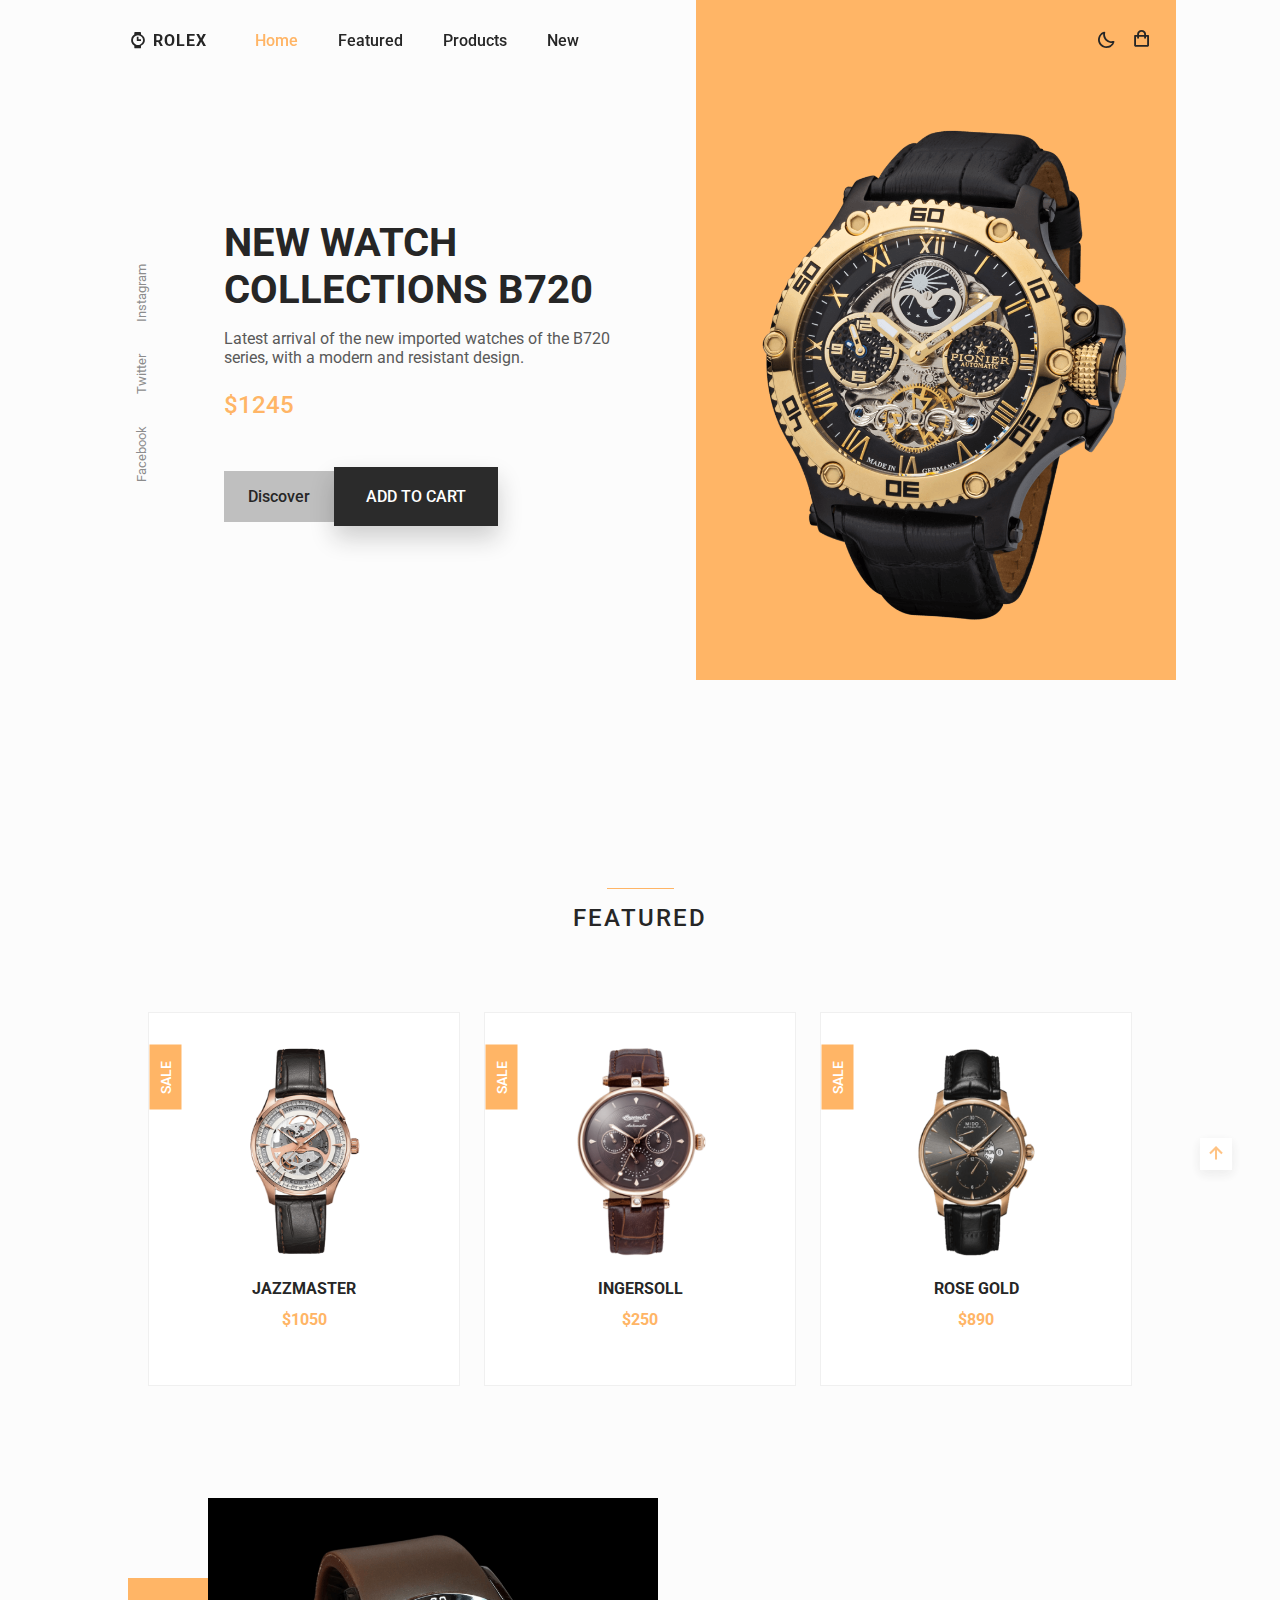
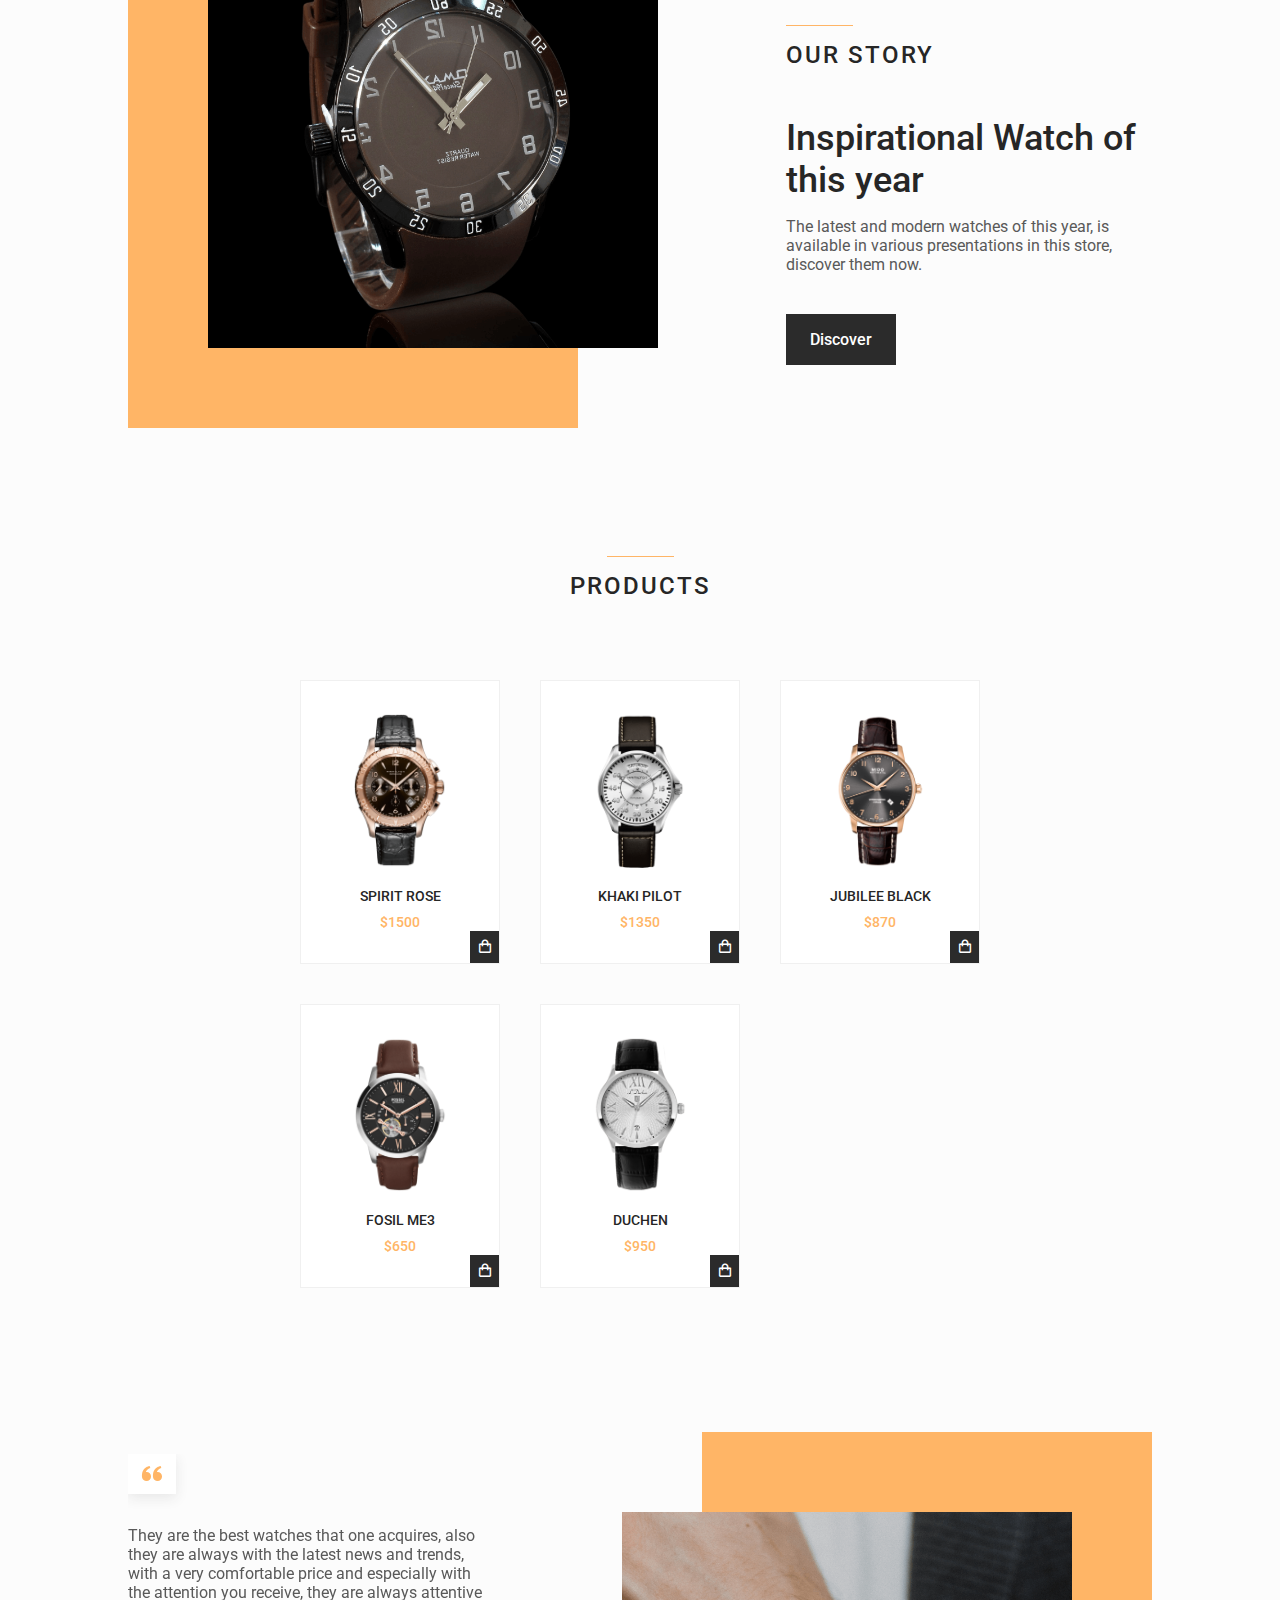
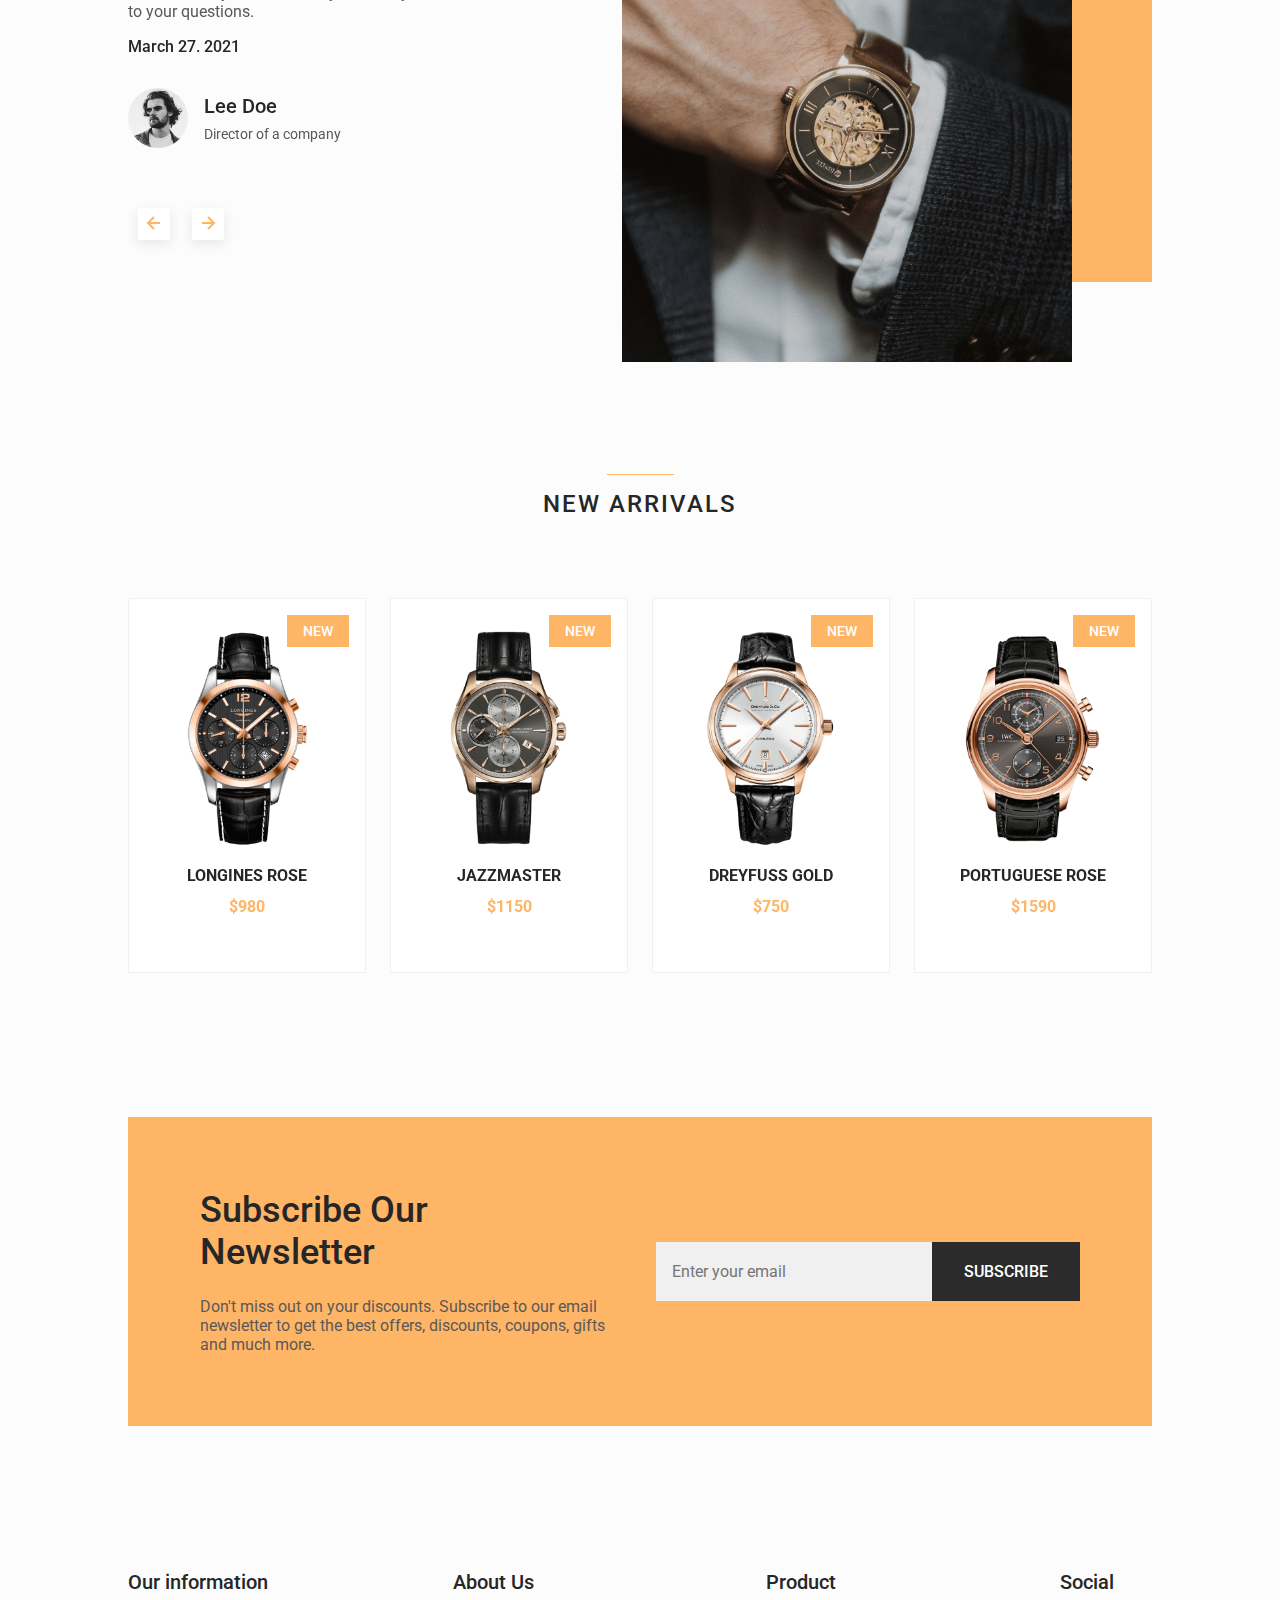
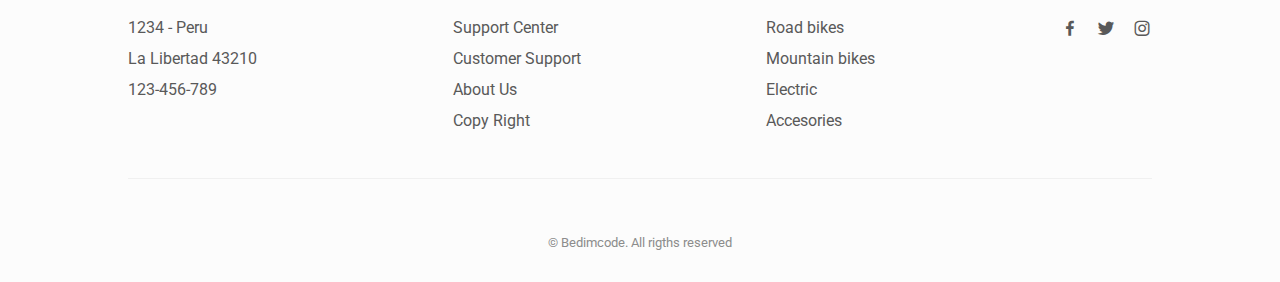
==== index.html @ 618d0242 "ok" ====
<!DOCTYPE html>
    <html lang="en">
    <head>
        <meta charset="UTF-8">
        <meta name="viewport" content="width=device-width, initial-scale=1.0">

        <!--=============== FAVICON ===============-->
        <link rel="shortcut icon" href="assets/img/favicon.png" type="image/x-icon">

        <!--=============== BOXICONS ===============-->
        <link rel="stylesheet" href="https://cdn.jsdelivr.net/npm/boxicons@latest/css/boxicons.min.css">

        <!--=============== SWIPER CSS ===============--> 
        <link rel="stylesheet" href="assets/css/swiper-bundle.min.css">

        <!--=============== CSS ===============-->
        <link rel="stylesheet" href="assets/css/styles.css">

        <title>Responsive watches website - Bedimcode</title>
    </head>
    <body>
        <!--==================== HEADER ====================-->
        <header class="header" id="header">
            <nav class="nav container">
                <a href="#" class="nav__logo">
                    <i class='bx bxs-watch nav__logo-icon'></i> Rolex
                </a>

                <div class="nav__menu" id="nav-menu">
                    <ul class="nav__list">
                        <li class="nav__item">
                            <a href="#home" class="nav__link active-link">Home</a>
                        </li>
                        <li class="nav__item">
                            <a href="#featured" class="nav__link">Featured</a>
                        </li>
                        <li class="nav__item">
                            <a href="#products" class="nav__link">Products</a>
                        </li>
                        <li class="nav__item">
                            <a href="#new" class="nav__link">New</a>
                        </li>
                    </ul>

                    <div class="nav__close" id="nav-close">
                        <i class='bx bx-x' ></i>
                    </div>
                </div>

                <div class="nav__btns">
                    <!-- Theme change button -->
                    <i class='bx bx-moon change-theme' id="theme-button"></i>

                    <div class="nav__shop" id="cart-shop">
                        <i class='bx bx-shopping-bag' ></i>
                    </div>

                    <div class="nav__toggle" id="nav-toggle">
                        <i class='bx bx-grid-alt' ></i>
                    </div>
                </div>
            </nav>
        </header>

        <!--==================== CART ====================-->
        <div class="cart" id="cart">
            <i class='bx bx-x cart__close' id="cart-close"></i>

            <h2 class="cart__title-center">My Cart</h2>

            <div class="cart__container">
                <article class="cart__card">
                    <div class="cart__box">
                        <img src="assets/img/featured1.png" alt="" class="cart__img">
                    </div>

                    <div class="cart__details">
                        <h3 class="cart__title">Jazzmaster</h3>
                        <span class="cart__price">$1050</span>

                        <div class="cart__amount">
                            <div class="cart__amount-content">
                                <span class="cart__amount-box">
                                    <i class='bx bx-minus' ></i>
                                </span>

                                <span class="cart__amount-number">1</span>

                                <span class="cart__amount-box">
                                    <i class='bx bx-plus' ></i>
                                </span>
                            </div>

                            <i class='bx bx-trash-alt cart__amount-trash' ></i>
                        </div>
                    </div>
                </article>
                
                <article class="cart__card">
                    <div class="cart__box">
                        <img src="assets/img/featured3.png" alt="" class="cart__img">
                    </div>

                    <div class="cart__details">
                        <h3 class="cart__title">Rose Gold</h3>
                        <span class="cart__price">$850</span>

                        <div class="cart__amount">
                            <div class="cart__amount-content">
                                <span class="cart__amount-box">
                                    <i class='bx bx-minus' ></i>
                                </span>

                                <span class="cart__amount-number">1</span>

                                <span class="cart__amount-box">
                                    <i class='bx bx-plus' ></i>
                                </span>
                            </div>

                            <i class='bx bx-trash-alt cart__amount-trash' ></i>
                        </div>
                    </div>
                </article>

                <article class="cart__card">
                    <div class="cart__box">
                        <img src="assets/img/new1.png" alt="" class="cart__img">
                    </div>

                    <div class="cart__details">
                        <h3 class="cart__title">Longines Rose</h3>
                        <span class="cart__price">$980</span>

                        <div class="cart__amount">
                            <div class="cart__amount-content">
                                <span class="cart__amount-box">
                                    <i class='bx bx-minus' ></i>
                                </span>

                                <span class="cart__amount-number">1</span>

                                <span class="cart__amount-box">
                                    <i class='bx bx-plus' ></i>
                                </span>
                            </div>

                            <i class='bx bx-trash-alt cart__amount-trash' ></i>
                        </div>
                    </div>
                </article>
            </div>

            <div class="cart__prices">
                <span class="cart__prices-item">3 items</span>
                <span class="cart__prices-total">$2880</span>
            </div>
        </div>

        <!--==================== MAIN ====================-->
        <main class="main">
            <!--==================== HOME ====================-->
            <section class="home" id="home">
                <div class="home__container container grid">
                    <div class="home__img-bg">
                        <img src="assets/img/home.png" alt="" class="home__img">
                    </div>
    
                    <div class="home__social">
                        <a href="https://www.facebook.com/" target="_blank" class="home__social-link">
                            Facebook
                        </a>
                        <a href="https://twitter.com/" target="_blank" class="home__social-link">
                            Twitter
                        </a>
                        <a href="https://www.instagram.com/" target="_blank" class="home__social-link">
                            Instagram
                        </a>
                    </div>
    
                    <div class="home__data">
                        <h1 class="home__title">NEW WATCH <br> COLLECTIONS B720</h1>
                        <p class="home__description">
                            Latest arrival of the new imported watches of the B720 series, 
                            with a modern and resistant design.
                        </p>
                        <span class="home__price">$1245</span>

                        <div class="home__btns">
                            <a href="#" class="button button--gray button--small">
                                Discover
                            </a>

                            <button class="button home__button">ADD TO CART</button>
                        </div>
                    </div>
                </div>
            </section>

            <!--==================== FEATURED ====================-->
            <section class="featured section container" id="featured">
                <h2 class="section__title">
                    Featured
                </h2>

                <div class="featured__container grid">
                    <article class="featured__card">
                        <span class="featured__tag">Sale</span>

                        <img src="assets/img/featured1.png" alt="" class="featured__img">

                        <div class="featured__data">
                            <h3 class="featured__title">Jazzmaster</h3>
                            <span class="featured__price">$1050</span>
                        </div>

                        <button class="button featured__button">ADD TO CART</button>
                    </article>

                    <article class="featured__card">
                        <span class="featured__tag">Sale</span>

                        <img src="assets/img/featured2.png" alt="" class="featured__img">

                        <div class="featured__data">
                            <h3 class="featured__title">Ingersoll</h3>
                            <span class="featured__price">$250</span>
                        </div>

                        <button class="button featured__button">ADD TO CART</button>
                    </article>

                    <article class="featured__card">
                        <span class="featured__tag">Sale</span>

                        <img src="assets/img/featured3.png" alt="" class="featured__img">

                        <div class="featured__data">
                            <h3 class="featured__title">Rose gold</h3>
                            <span class="featured__price">$890</span>
                        </div>

                        <button class="button featured__button">ADD TO CART</button>
                    </article>
                </div>
            </section>

            <!--==================== STORY ====================-->
            <section class="story section container">
                <div class="story__container grid">
                    <div class="story__data">
                        <h2 class="section__title story__section-title">
                            Our Story
                        </h2>
    
                        <h1 class="story__title">
                            Inspirational Watch of <br> this year
                        </h1>
    
                        <p class="story__description">
                            The latest and modern watches of this year, is available in various 
                            presentations in this store, discover them now.
                        </p>
    
                        <a href="#" class="button button--small">Discover</a>
                    </div>

                    <div class="story__images">
                        <img src="assets/img/story.png" alt="" class="story__img">
                        <div class="story__square"></div>
                    </div>
                </div>
            </section>

            <!--==================== PRODUCTS ====================-->
            <section class="products section container" id="products">
                <h2 class="section__title">
                    Products
                </h2>

                <div class="products__container grid">
                    <article class="products__card">
                        <img src="assets/img/product1.png" alt="" class="products__img">

                        <h3 class="products__title">Spirit rose</h3>
                        <span class="products__price">$1500</span>

                        <button class="products__button">
                            <i class='bx bx-shopping-bag'></i>
                        </button>
                    </article>

                    <article class="products__card">
                        <img src="assets/img/product2.png" alt="" class="products__img">

                        <h3 class="products__title">Khaki pilot</h3>
                        <span class="products__price">$1350</span>

                        <button class="products__button">
                            <i class='bx bx-shopping-bag'></i>
                        </button>
                    </article>

                    <article class="products__card">
                        <img src="assets/img/product3.png" alt="" class="products__img">

                        <h3 class="products__title">Jubilee black</h3>
                        <span class="products__price">$870</span>

                        <button class="products__button">
                            <i class='bx bx-shopping-bag'></i>
                        </button>
                    </article>

                    <article class="products__card">
                        <img src="assets/img/product4.png" alt="" class="products__img">

                        <h3 class="products__title">Fosil me3</h3>
                        <span class="products__price">$650</span>

                        <button class="products__button">
                            <i class='bx bx-shopping-bag'></i>
                        </button>
                    </article>

                    <article class="products__card">
                        <img src="assets/img/product5.png" alt="" class="products__img">

                        <h3 class="products__title">Duchen</h3>
                        <span class="products__price">$950</span>

                        <button class="products__button">
                            <i class='bx bx-shopping-bag'></i>
                        </button>
                    </article>
                </div>
            </section>

            <!--==================== TESTIMONIAL ====================-->
            <section class="testimonial section container">
                <div class="testimonial__container grid">
                    <div class="swiper testimonial-swiper">
                        <div class="swiper-wrapper">
                            <div class="testimonial__card swiper-slide">
                                <div class="testimonial__quote">
                                    <i class='bx bxs-quote-alt-left' ></i>
                                </div>
                                <p class="testimonial__description">
                                    They are the best watches that one acquires, also they are always with the latest 
                                    news and trends, with a very comfortable price and especially with the attention 
                                    you receive, they are always attentive to your questions.
                                </p>
                                <h3 class="testimonial__date">March 27. 2021</h3>
        
                                <div class="testimonial__perfil">
                                    <img src="assets/img/testimonial1.jpg" alt="" class="testimonial__perfil-img">
        
                                    <div class="testimonial__perfil-data">
                                        <span class="testimonial__perfil-name">Lee Doe</span>
                                        <span class="testimonial__perfil-detail">Director of a company</span>
                                    </div>
                                </div>
                            </div>

                            <div class="testimonial__card swiper-slide">
                                <div class="testimonial__quote">
                                    <i class='bx bxs-quote-alt-left' ></i>
                                </div>
                                <p class="testimonial__description">
                                    They are the best watches that one acquires, also they are always with the latest 
                                    news and trends, with a very comfortable price and especially with the attention 
                                    you receive, they are always attentive to your questions.
                                </p>
                                <h3 class="testimonial__date">March 27. 2021</h3>
        
                                <div class="testimonial__perfil">
                                    <img src="assets/img/testimonial2.jpg" alt="" class="testimonial__perfil-img">
        
                                    <div class="testimonial__perfil-data">
                                        <span class="testimonial__perfil-name">Samantha Mey</span>
                                        <span class="testimonial__perfil-detail">Director of a company</span>
                                    </div>
                                </div>
                            </div>

                            <div class="testimonial__card swiper-slide">
                                <div class="testimonial__quote">
                                    <i class='bx bxs-quote-alt-left' ></i>
                                </div>
                                <p class="testimonial__description">
                                    They are the best watches that one acquires, also they are always with the latest 
                                    news and trends, with a very comfortable price and especially with the attention 
                                    you receive, they are always attentive to your questions.
                                </p>
                                <h3 class="testimonial__date">March 27. 2021</h3>
        
                                <div class="testimonial__perfil">
                                    <img src="assets/img/testimonial3.jpg" alt="" class="testimonial__perfil-img">
        
                                    <div class="testimonial__perfil-data">
                                        <span class="testimonial__perfil-name">Raul Zaman</span>
                                        <span class="testimonial__perfil-detail">Director of a company</span>
                                    </div>
                                </div>
                            </div>
                        </div>
                        
                        <div class="swiper-button-next">
                            <i class='bx bx-right-arrow-alt' ></i>
                        </div>
                        <div class="swiper-button-prev">
                            <i class='bx bx-left-arrow-alt' ></i>
                        </div>
                    </div>

                    <div class="testimonial__images">
                        <div class="testimonial__square"></div>
                        <img src="assets/img/testimonial.png" alt="" class="testimonial__img">
                    </div>
                </div>
            </section>

            <!--==================== NEW ====================-->
            <section class="new section container" id="new">
                <h2 class="section__title">
                    New Arrivals
                </h2>
                
                <div class="new__container">
                    <div class="swiper new-swiper">
                        <div class="swiper-wrapper">
                            <article class="new__card swiper-slide">
                                <span class="new__tag">New</span>
        
                                <img src="assets/img/new1.png" alt="" class="new__img">
        
                                <div class="new__data">
                                    <h3 class="new__title">Longines rose</h3>
                                    <span class="new__price">$980</span>
                                </div>
        
                                <button class="button new__button">ADD TO CART</button>
                            </article>

                            <article class="new__card swiper-slide">
                                <span class="new__tag">New</span>
        
                                <img src="assets/img/new2.png" alt="" class="new__img">
        
                                <div class="new__data">
                                    <h3 class="new__title">Jazzmaster</h3>
                                    <span class="new__price">$1150</span>
                                </div>
        
                                <button class="button new__button">ADD TO CART</button>
                            </article>

                            <article class="new__card swiper-slide">
                                <span class="new__tag">New</span>
        
                                <img src="assets/img/new3.png" alt="" class="new__img">
        
                                <div class="new__data">
                                    <h3 class="new__title">Dreyfuss gold</h3>
                                    <span class="new__price">$750</span>
                                </div>
        
                                <button class="button new__button">ADD TO CART</button>
                            </article>

                            <article class="new__card swiper-slide">
                                <span class="new__tag">New</span>
        
                                <img src="assets/img/new4.png" alt="" class="new__img">
        
                                <div class="new__data">
                                    <h3 class="new__title">Portuguese rose</h3>
                                    <span class="new__price">$1590</span>
                                </div>
        
                                <button class="button new__button">ADD TO CART</button>
                            </article>                       
                        </div>
                    </div>
                </div>
            </section>

            <!--==================== NEWSLETTER ====================-->
            <section class="newsletter section container">
                <div class="newsletter__bg grid">
                    <div>
                        <h2 class="newsletter__title">Subscribe Our <br> Newsletter</h2>
                        <p class="newsletter__description">
                            Don't miss out on your discounts. Subscribe to our email 
                            newsletter to get the best offers, discounts, coupons, 
                            gifts and much more.
                        </p>
                    </div>

                    <form action="" class="newsletter__subscribe">
                        <input type="email" placeholder="Enter your email" class="newsletter__input">
                        <button class="button">
                            SUBSCRIBE
                        </button>
                    </form>
                </div>
            </section>
        </main>

        <!--==================== FOOTER ====================-->
        <footer class="footer section">
            <div class="footer__container container grid">
                <div class="footer__content">
                    <h3 class="footer__title">Our information</h3>

                    <ul class="footer__list">
                        <li>1234 - Peru</li>
                        <li>La Libertad 43210</li>
                        <li>123-456-789</li>
                    </ul>
                </div>
                <div class="footer__content">
                    <h3 class="footer__title">About Us</h3>

                    <ul class="footer__links">
                        <li>
                            <a href="#" class="footer__link">Support Center</a>
                        </li>
                        <li>
                            <a href="#" class="footer__link">Customer Support</a>
                        </li>
                        <li>
                            <a href="#" class="footer__link">About Us</a>
                        </li>
                        <li>
                            <a href="#" class="footer__link">Copy Right</a>
                        </li>
                    </ul>
                </div>

                <div class="footer__content">
                    <h3 class="footer__title">Product</h3>

                    <ul class="footer__links">
                        <li>
                            <a href="#" class="footer__link">Road bikes</a>
                        </li>
                        <li>
                            <a href="#" class="footer__link">Mountain bikes</a>
                        </li>
                        <li>
                            <a href="#" class="footer__link">Electric</a>
                        </li>
                        <li>
                            <a href="#" class="footer__link">Accesories</a>
                        </li>
                    </ul>
                </div>

                <div class="footer__content">
                    <h3 class="footer__title">Social</h3>

                    <ul class="footer__social">
                        <a href="https://www.facebook.com/" target="_blank" class="footer__social-link">
                            <i class='bx bxl-facebook'></i>
                        </a>

                        <a href="https://twitter.com/" target="_blank" class="footer__social-link">
                            <i class='bx bxl-twitter' ></i>
                        </a>

                        <a href="https://www.instagram.com/" target="_blank" class="footer__social-link">
                            <i class='bx bxl-instagram' ></i>
                        </a>
                    </ul>
                </div>
            </div>

            <span class="footer__copy">&#169; Bedimcode. All rigths reserved</span>
        </footer>

        <!--=============== SCROLL UP ===============-->
        <a href="#" class="scrollup" id="scroll-up"> 
            <i class='bx bx-up-arrow-alt scrollup__icon' ></i>
        </a>

        <!--=============== SWIPER JS ===============-->
        <script src="assets/js/swiper-bundle.min.js"></script>

        <!--=============== MAIN JS ===============-->
        <script src="assets/js/main.js"></script>
    </body>
</html>
---- assets/css/styles.css ----
/*=============== GOOGLE FONTS ===============*/
@import url("https://fonts.googleapis.com/css2?family=Roboto:wght@400;500;700&display=swap");

/*=============== VARIABLES CSS ===============*/
:root {
  --header-height: 3.5rem;

  /*========== Colors ==========*/
  --first-color: hsl(31, 100%, 70%);
  --button-color: hsl(0, 0%, 17%);
  --button-color-alt: hsl(0, 0%, 21%);
  --title-color: hsl(0, 0%, 15%);
  --text-color: hsl(0, 0%, 35%);
  --text-color-light: hsl(0, 0%, 55%);
  --body-color: hsl(0, 0%, 99%);
  --container-color: #fff;
  --border-color: hsl(0, 0%, 94%);

  /*========== Font and typography ==========*/
  --body-font: 'Roboto', sans-serif;
  --biggest-font-size: 2rem;
  --h1-font-size: 1.5rem;
  --h2-font-size: 1.25rem;
  --h3-font-size: 1rem;
  --normal-font-size: .938rem;
  --small-font-size: .813rem;
  --smaller-font-size: .75rem;

  /*========== Font weight ==========*/
  --font-medium: 500;
  --font-bold: 700;

  /*========== Margenes Bottom ==========*/
  --mb-0-5: .5rem;
  --mb-0-75: .75rem;
  --mb-1: 1rem;
  --mb-1-5: 1.5rem;
  --mb-2: 2rem;
  --mb-2-5: 2.5rem;
  --mb-3: 3rem;

  /*========== z index ==========*/
  --z-tooltip: 10;
  --z-fixed: 100;
}

@media screen and (min-width: 968px) {
  :root {
    --biggest-font-size: 2.5rem;
    --h1-font-size: 2.25rem;
    --h2-font-size: 1.5rem;
    --h3-font-size: 1.25rem;
    --normal-font-size: 1rem;
    --small-font-size: .875rem;
    --smaller-font-size: .813rem;
  }
}

/*=============== BASE ===============*/
* {
  box-sizing: border-box;
  padding: 0;
  margin: 0;
}

html {
  scroll-behavior: smooth;
}

body,
button,
input {
  font-family: var(--body-font);
  font-size: var(--normal-font-size);
}

body {
  margin: 0;
  background-color: var(--body-color);
  color: var(--text-color);
  /*For animation dark mode*/
  transition: .4s;
}

h1, h2, h3, h4 {
  color: var(--title-color);
  font-weight: var(--font-medium);
}

ul {
  list-style: none;
}

a {
  text-decoration: none;
}

img {
  max-width: 100%;
  height: auto;
}

button {
  cursor: pointer;
  border: none;
  outline: none;
}

/*=============== THEME ===============*/
/*========== Variables Dark theme ==========*/
body.dark-theme {
  --first-color: hsl(31, 76%, 74%);
  --button-color: hsl(0, 0%, 24%);
  --button-color-alt: hsl(0, 0%, 28%);
  --title-color: hsl(0, 0%, 95%);
  --text-color: hsl(0, 0%, 75%);
  --body-color: hsl(0, 0%, 12%);
  --container-color: hsl(0, 0%, 16%);
  --border-color: hsl(0, 0%, 20%);
}

/*========== Button Dark/Light ==========*/
.change-theme {
  color: var(--title-color);
  font-size: 1.25rem;
  cursor: pointer;
}

/*========== 
    Color changes in some parts of 
    the website, in dark theme 
==========*/
.dark-theme .change-theme,
.dark-theme .nav__toggle,
.dark-theme .nav__shop,
.dark-theme .button--gray {
  color: hsl(0, 0%, 15%);
}

.dark-theme .scroll-header {
  box-shadow: 0 1px 4px hsla(0, 0%, 4%, .3);
}

.scroll-header .change-theme,
.scroll-header .nav__toggle,
.scroll-header .nav__shop {
  color: var(--title-color);
}

.dark-theme::-webkit-scrollbar {
  background: hsl(0, 0%, 30%);
}

/*=============== REUSABLE CSS CLASSES ===============*/
.container {
  max-width: 1024px;
  margin-left: var(--mb-1-5);
  margin-right: var(--mb-1-5);
}

.grid {
  display: grid;
}

.main {
  overflow: hidden;
}

.section {
  padding: 6.5rem 0 1rem;
}

.section__title {
  position: relative;
  font-size: var(--h3-font-size);
  margin-bottom: var(--mb-3);
  text-transform: uppercase;
  letter-spacing: 2px;
  text-align: center;
}

.section__title::before {
  content: '';
  position: absolute;
  top: -1rem;
  left: 0;
  right: 0;
  margin: 0 auto;
  width: 67px;
  height: 1px;
  background-color: var(--first-color);
}

/*=============== HEADER & NAV ===============*/
.header {
  width: 100%;
  background: transparent;
  position: fixed;
  top: 0;
  left: 0;
  z-index: var(--z-fixed);
  /*For animation dark mode*/
  transition: .4s;
}

.nav {
  height: var(--header-height);
  display: flex;
  justify-content: space-between;
  align-items: center;
}

.nav__logo, 
.nav__toggle, 
.nav__shop, 
.nav__close {
  color: var(--title-color);
}

.nav__logo {
  text-transform: uppercase;
  font-weight: var(--font-bold);
  letter-spacing: 1px;
  display: inline-flex;
  align-items: center;
  column-gap: .25rem;
}

.nav__logo-icon {
  font-size: 1.25rem;
}

.nav__btns {
  display: flex;
  align-items: center;
  column-gap: 1rem;
}

.nav__toggle, 
.nav__shop {
  font-size: 1.25rem;
  cursor: pointer;
}

@media screen and (max-width: 767px) {
  .nav__menu {
    position: fixed;
    background-color: var(--body-color);
    top: 0;
    right: -100%;
    width: 100%;
    height: 100%;
    padding: 6rem 2rem 3.5rem;
    transition: .3s;
  }
}

.nav__list {
  display: flex;
  flex-direction: column;
  align-items: center;
  row-gap: 2rem;
}

.nav__link {
  color: var(--title-color);
  font-weight: var(--font-medium);
  text-transform: uppercase;
  font-size: var(--h2-font-size);
  transition: .3s;
}

.nav__link:hover {
  color: var(--first-color);
}

.nav__close {
  font-size: 2rem;
  position: absolute;
  top: .9rem;
  right: 1.25rem;
  cursor: pointer;
}

/* Show menu */
.show-menu {
  right: 0;
}

/* Change background header */
.scroll-header {
  background-color: var(--body-color);
  box-shadow: 0 1px 4px hsla(0, 4%, 15%, .10);
}

/* Active link */
.active-link {
  color: var(--first-color);
}

/*=============== HOME ===============*/
.home__container {
  position: relative;
  row-gap: 2.5rem;
}

.home__img {
  width: 240px;
}

.home__img-bg {
  background-color: var(--first-color);
  width: 258px;
  height: 430px;
  padding-bottom: 2rem;
  display: flex;
  justify-content: center;
  align-items: flex-end;
  justify-self: flex-end;
  transform: translateX(1.5rem);
}

.home__social {
  position: absolute;
  top: 35%;
  left: -5rem;
  transform: rotate(-90deg);
  display: flex;
  column-gap: 1rem;
}

.home__social-link {
  font-size: var(--smaller-font-size);
  color: var(--text-color-light);
  transition: .3s;
}

.home__social-link:hover {
  color: var(--title-color);
}

.home__title {
  font-size: var(--biggest-font-size);
  font-weight: var(--font-bold);
  margin-bottom: var(--mb-1);
}

.home__description {
  margin-bottom: var(--mb-1-5);
}

.home__price {
  display: inline-block;
  font-size: var(--h2-font-size);
  font-weight: var(--font-medium);
  color: var(--first-color);
  margin-bottom: var(--mb-3);
}

.home__btns {
  display: flex;
  align-items: center;
}

.home__button {
  box-shadow: 0 12px 24px hsla(0, 0%, 10%, .2);
}

/*=============== BUTTONS ===============*/
.button {
  display: inline-block;
  background-color: var(--button-color);
  color: #FFF;
  padding: 1.25rem 2rem;
  font-weight: var(--font-medium);
  transition: .3s;
}

.button:hover {
  background-color: var(--button-color-alt);
}

.button--gray {
  background-color: hsl(0, 0%, 75%);
  color: var(--title-color);
}

.button--gray:hover {
  background-color: hsl(0, 0%, 63%);
}

.button--small {
  padding: 1rem 1.5rem;
}

/*=============== FEATURED ===============*/
.featured__container {
  row-gap: 2.5rem;
}

.featured__card {
  position: relative;
  text-align: center;
  background-color: var(--container-color);
  padding-top: 2rem;
  border: 1px solid var(--border-color);
  overflow-y: hidden;
  transition: .3s;
}

.featured__tag {
  background-color: var(--first-color);
  padding: .5rem 1rem;
  color: #fff;
  text-transform: uppercase;
  font-size: var(--small-font-size);
  font-weight: var(--font-medium);
  position: absolute;
  transform: rotate(-90deg);
  left: -1rem;
  top: 3rem;
}

.featured__img {
  height: 214px;
  margin-bottom: var(--mb-1);
}

.featured__title, 
.featured__price {
  font-size: var(--h3-font-size);
  font-weight: var(--font-bold);
}

.featured__title {
  text-transform: uppercase;
  margin-bottom: var(--mb-0-75);
}

.featured__price {
  display: block;
  color: var(--first-color);
  transition: .3s;
}

.featured__button {
  font-size: var(--small-font-size);
  transform: translateY(1rem);
  opacity: 0;
}

.featured__card:hover {
  box-shadow: 0 12px 32px hsla(0, 0%, 20%, .1);
  padding: 2rem 0 3rem 0;
}

.featured__card:hover .featured__button {
  transform: translateY(0);
  opacity: 1;
}

.featured__card:hover .featured__price {
  margin-bottom: var(--mb-1-5);
}

/*=============== STORY ===============*/
.story__container {
  row-gap: 7.5rem;
}

.story__title {
  font-size: var(--h1-font-size);
  margin-bottom: var(--mb-1);
}

.story__description {
  margin-bottom: var(--mb-2-5);
}

.story__images {
  position: relative;
}

.story__img, 
.story__square {
  width: 250px;
}

.story__square {
  height: 250px;
  background-color: var(--first-color);
}

.story__img {
  position: absolute;
  left: 3rem;
  top: -3rem;
}

/*=============== PRODUCTS ===============*/
.products__container {
  grid-template-columns: repeat(2, 1fr);
  gap: 2rem;
}

.products__card {
  position: relative;
  background-color: var(--container-color);
  padding: 1.25rem 0;
  border: 1px solid var(--border-color);
  text-align: center;
  transition: .3s;
}

.products__img {
  height: 125px;
  margin-bottom: var(--mb-1);
}

.products__title, 
.products__price {
  font-size: var(--small-font-size);
  font-weight: var(--font-medium);
}

.products__title {
  text-transform: uppercase;
  margin-bottom: var(--mb-0-5);
}

.products__price {
  color: var(--first-color);
}

.products__button {
  background-color: var(--button-color);
  padding: .4rem;
  color: #fff;
  font-size: 1rem;
  position: absolute;
  right: 0;
  bottom: 0;
  transition: .3s;
}

.products__button:hover {
  background-color: var(--button-color-alt);
}

.products__card:hover {
  box-shadow: 0 8px 32px hsla(0, 0%, 10%, .1);
}

/*=============== TESTIMONIAL ===============*/
.testimonial__container {
  row-gap: 4rem;
}

.testimonial__quote {
  display: inline-flex;
  background-color: var(--container-color);
  padding: .5rem .75rem;
  font-size: 1.5rem;
  color: var(--first-color);
  box-shadow: 0 4px 12px hsla(0, 0%, 20%, .1);
  margin-bottom: var(--mb-2);
}

.testimonial__description {
  margin-bottom: var(--mb-1);
}

.testimonial__date {
  font-size: var(--normal-font-size);
  margin-bottom: var(--mb-2);
}

.testimonial__perfil {
  display: flex;
  align-items: center;
  column-gap: 1rem;
  margin-bottom: 7rem;
}

.testimonial__perfil-img {
  width: 60px;
  height: 60px;
  border-radius: 3rem;
}

.testimonial__perfil-data {
  display: flex;
  flex-direction: column;
  row-gap: .5rem;
}

.testimonial__perfil-name {
  font-size: var(--h3-font-size);
  font-weight: var(--font-medium);
  color: var(--title-color);
}

.testimonial__perfil-detail {
  font-size: var(--small-font-size);
}

.testimonial__images {
  position: relative;
}

.testimonial__img, 
.testimonial__square {
  width: 250px;
}

.testimonial__square {
  height: 250px;
  background-color: var(--first-color);
  margin-left: auto;
}

.testimonial__img {
  position: absolute;
  right: 2rem;
  top: 3rem;
}

.testimonial-swiper {
  margin-left: initial;
  margin-right: initial;
}

.swiper-button-prev:after,
.swiper-button-next:after {
  content: '';
}

/* Swiper class */
.swiper-button-next,
.swiper-button-prev {
  top: initial;
  bottom: 5%;
  width: initial;
  height: initial;
  background-color: var(--container-color);
  box-shadow: 0 4px 12px hsla(0, 0%, 20%, .1);
  padding: .25rem;
  font-size: 1.5rem;
  color: var(--first-color);
}

.swiper-button-next {
  right: initial;
  left: 4rem;
}

/*=============== NEW ===============*/
.new__card {
  position: relative;
  text-align: center;
  background-color: var(--container-color);
  padding-top: 2rem;
  border: 1px solid var(--border-color);
  overflow-y: hidden;
  transition: .3s;
}

.new__tag {
  background-color: var(--first-color);
  padding: .5rem 1rem;
  color: #fff;
  text-transform: uppercase;
  font-size: var(--small-font-size);
  font-weight: var(--font-medium);
  position: absolute;
  top: 1rem;
  right: 1rem;
  transition: .3s;
}

.new__img {
  height: 215px;
  margin-bottom: var(--mb-1);
}

.new__title, 
.new__price {
  font-size: var(--h3-font-size);
  font-weight: var(--font-bold);
}

.new__title {
  text-transform: uppercase;
  margin-bottom: var(--mb-0-75);
}

.new__price {
  display: block;
  color: var(--first-color);
  transition: .3s;
}

.new__button {
  font-size: var(--small-font-size);
  transform: translateY(1rem);
  opacity: 0;
}

.new__card:hover {
  background-color: var(--first-color);
  box-shadow: 0 12px 32px hsla(0, 0%, 20%, .1);
  padding: 2rem 0 3rem 0;
}

.new__card:hover .new__tag {
  background-color: var(--button-color);
}

.new__card:hover .new__button {
  transform: translateY(0);
  opacity: 1;
}

.new__card:hover .new__title {
  color: hsl(0, 0%, 15%);
}

.new__card:hover .new__price {
  color: hsl(0, 0%, 15%);
  margin-bottom: var(--mb-1-5);
}

/*=============== NEWSLETTER ===============*/
.newsletter__bg {
  background-color: var(--first-color);
  padding: 3rem 1.5rem;
  text-align: center;
  row-gap: 2.5rem;
}

.newsletter__title {
  font-size: var(--h1-font-size);
  color: hsl(0, 0%, 15%);
  margin-bottom: var(--mb-1-5);
}

.newsletter__description {
  color: hsl(0, 0%, 35%);
}

.newsletter__subscribe {
  display: flex;
  flex-direction: column;
  row-gap: .75rem;
}

.newsletter__input {
  border: none;
  outline: none;
  background-color: hsl(0, 0%, 94%);
  padding: 1.25rem 1rem;
  color: hsl(0, 0%, 15%);
}

/*=============== FOOTER ===============*/
.footer__container {
  row-gap: 2rem;
  border-bottom: 1px solid var(--border-color);
  padding-bottom: 3rem;
}

.footer__title {
  font-size: var(--h2-font-size);
  margin-bottom: var(--mb-1-5);
}

.footer__list, 
.footer__links {
  display: flex;
  flex-direction: column;
  row-gap: .75rem;
}

.footer__link {
  color: var(--text-color);
}

.footer__link:hover {
  color: var(--title-color);
}

.footer__social {
  display: flex;
  column-gap: 1rem;
}

.footer__social-link {
  font-size: 1.25rem;
  color: var(--text-color);
}

.footer__social-link:hover {
  color: var(--title-color);
}

.footer__copy {
  display: block;
  margin: 3.5rem 0 1rem 0;
  text-align: center;
  font-size: var(--smaller-font-size);
  color: var(--text-color-light);
}

/*=============== SCROLL UP ===============*/
.scrollup {
  position: fixed;
  right: 1rem;
  bottom: -30%;
  background-color: var(--container-color);
  box-shadow: 0 4px 12px hsla(0, 0%, 20%, .1);
  display: inline-flex;
  padding: .25rem;
  z-index: var(--z-tooltip);
  opacity: .8;
  transition: .4s;
}

.scrollup:hover {
  opacity: 1;
}

.scrollup__icon {
  font-size: 1.5rem;
  color: var(--first-color);
}

/* Show Scroll Up*/
.show-scroll {
  bottom: 3rem;
}

/*=============== SCROLL BAR ===============*/
::-webkit-scrollbar {
  width: .6rem;
  background: hsl(0, 0%, 74%);
}

::-webkit-scrollbar-thumb {
  background: hsl(0, 0%, 17%);
}

/*=============== CART ===============*/
.cart {
  position: fixed;
  background-color: var(--body-color);
  z-index: var(--z-fixed);
  width: 100%;
  height: 100%;
  top: 0;
  right: -100%;
  padding: 3.5rem 2rem;
  transition: .4s;
}

.cart__title-center {
  font-size: var(--h2-font-size);
  text-align: center;
  margin-bottom: var(--mb-3);
}

.cart__close {
  font-size: 2rem;
  color: var(--title-color);
  position: absolute;
  top: 1.25rem;
  right: .9rem;
  cursor: pointer;
}

.cart__container {
  display: grid;
  row-gap: 1.5rem;
}

.cart__card {
  display: flex;
  align-items: center;
  column-gap: 1rem;
}

.cart__box {
  background-color: var(--container-color);
  padding: .75rem 1.25rem;
  border: 1px solid var(--border-color);
}

.cart__img {
  width: 50px;
}

.cart__title {
  font-size: var(--normal-font-size);
  margin-bottom: .5rem;
}

.cart__price {
  display: block;
  font-size: var(--small-font-size);
  color: var(--first-color);
  margin-bottom: var(--mb-1-5);
}

.cart__amount,
.cart__amount-content{
  display: flex;
  align-items: center;
}

.cart__amount{
  column-gap: 3rem;
}

.cart__amount-content{
  column-gap: 1rem;
}

.cart__amount-box {
  display: inline-flex;
  padding: .25rem;
  background-color: var(--container-color);
  border: 1px solid var(--border-color);
  cursor: pointer;
}

.cart__amount-trash {
  font-size: 1.15rem;
  color: var(--first-color);
  cursor: pointer;
}

.cart__prices {
  margin-top: 6rem;
  display: flex;
  justify-content: space-between;
}

.cart__prices-item, 
.cart__prices-total {
  color: var(--title-color);
}

.cart__prices-item {
  font-size: var(--small-font-size);
}

.cart__prices-total {
  font-size: var(--h3-font-size);
  font-weight: var(--font-medium);
}

/* Show cart */
.show-cart {
  right: 0;
}

/*=============== BREAKPOINTS ===============*/
/* For small devices */
@media screen and (max-width: 320px) {
  .container {
    margin-left: var(--mb-1);
    margin-right: var(--mb-1);
  }
  .home__img-bg {
    width: 220px;
  }
  .home__title {
    font-size: var(--h1-font-size);
  }
  .home__button {
    font-size: var(--smaller-font-size);
  }

  .story__square,
  .story__img,
  .testimonial__square,
  .testimonial__img {
    width: 180px;
  }

  .story__square,
  .testimonial__square {
    height: 180px;
  }

  .products__container {
    grid-template-columns: repeat(1, 180px);
    justify-content: center;
  }
}

/* For medium devices */
@media screen and (min-width: 576px) {
  .home__img-bg {
    width: 340px;
  }

  .featured__container {
    grid-template-columns: repeat(2, 1fr);
    justify-content: center;
    align-items: flex-start;
    gap: 1.5rem;
  }

  .footer__container {
    grid-template-columns: repeat(2, 1fr);
  }
}

@media screen and (min-width: 767px) {
  .section {
    padding: 8rem 0 1rem;
  }

  .cart {
    width: 420px;
    box-shadow: -2px 0 4px hsla(0, 0%, 15%, .1);
  }

  .nav {
    height: calc(var(--header-height) + 1.5rem);
    justify-content: initial;
    column-gap: 3rem;
  }
  .nav__toggle, 
  .nav__close {
    display: none;
  }
  .nav__list {
    flex-direction: row;
    column-gap: 2.5rem;
  }
  .nav__link {
    text-transform: initial;
    font-size: var(--normal-font-size);
  }
  .nav__btns {
    margin-left: auto;
  }

  .home__container {
    padding-top: 6rem;
    grid-template-columns: 1fr max-content;
    align-items: center;
  }
  .home__img-bg {
    order: 1;
    transform: translate(1.5rem, -6rem);
  }
  .home__data {
    padding: 0 0 3rem 6rem;
  }
  .home__social {
    top: 47%;
    column-gap: 2rem;
  }

  .featured__title,
  .featured__price,
  .new__title,
  .new__price {
    font-size: var(--normal-font-size);
  }

  .story__container,
  .testimonial__container,
  .newsletter__bg {
    grid-template-columns: repeat(2, 1fr);
    align-items: center;
  }

  .story__section-title {
    text-align: initial;
  }
  .story__section-title::before {
    margin: initial;
  }
  .story__images {
    order: -1;
  }

  .products__container {
    grid-template-columns: repeat(3, 200px);
    justify-content: center;
    gap: 2.5rem;
  }
  .products__card {
    padding: 2rem 0;
  }
  .products__img {
    height: 155px;
  }

  .newsletter__bg {
    text-align: initial;
    column-gap: 2rem;
    padding: 4.5rem;
  }
  .newsletter__subscribe {
    flex-direction: row;
  }
  .newsletter__input {
    width: 100%;
  }

  .footer__container {
    grid-template-columns: repeat(4, max-content);
    justify-content: space-between;
  }
  .footer__title {
    font-size: var(--h3-font-size);
  }
}

@media screen and (min-width: 992px) {
  .section__title {
    font-size: var(--h2-font-size);
  }

  .home__container {
    column-gap: 2rem;
  }
  .home__img-bg {
    width: 480px;
    height: 680px;
  }
  .home__img {
    width: 420px;
  }
  .home__social {
    left: -6rem;
  }
  .home__data {
    padding: 0 0 8rem 6rem;
  }

  .featured__container {
    grid-template-columns: repeat(3, 312px);
    padding-top: 2rem;
  }
  
  .story__container,
  .testimonial__container {
    column-gap: 8rem;
  }

  .story__square,
  .story__img,
  .testimonial__square,
  .testimonial__img {
    width: 450px;
  }

  .story__square,
  .testimonial__square {
    height: 450px;
  }

  .products__container,
  .new__container {
    padding-top: 2rem;
  }

  .testimonial__container {
    padding-bottom: 4rem;
  }
}

/* For large devices */
@media screen and (min-width: 1024px) {
  .container {
    margin-left: auto;
    margin-right: auto;
  }
  
  .story__container,
  .testimonial__container {
    column-gap: 13rem;
  }

  .story__container {
    padding-top: 3rem;
  }
  .story__img {
    left: 5rem;
    top: -5rem;
  }

  .testimonial__img {
    right: 5rem;
    top: 5rem;
  }

  .scrollup {
    right: 3rem;
  }
}
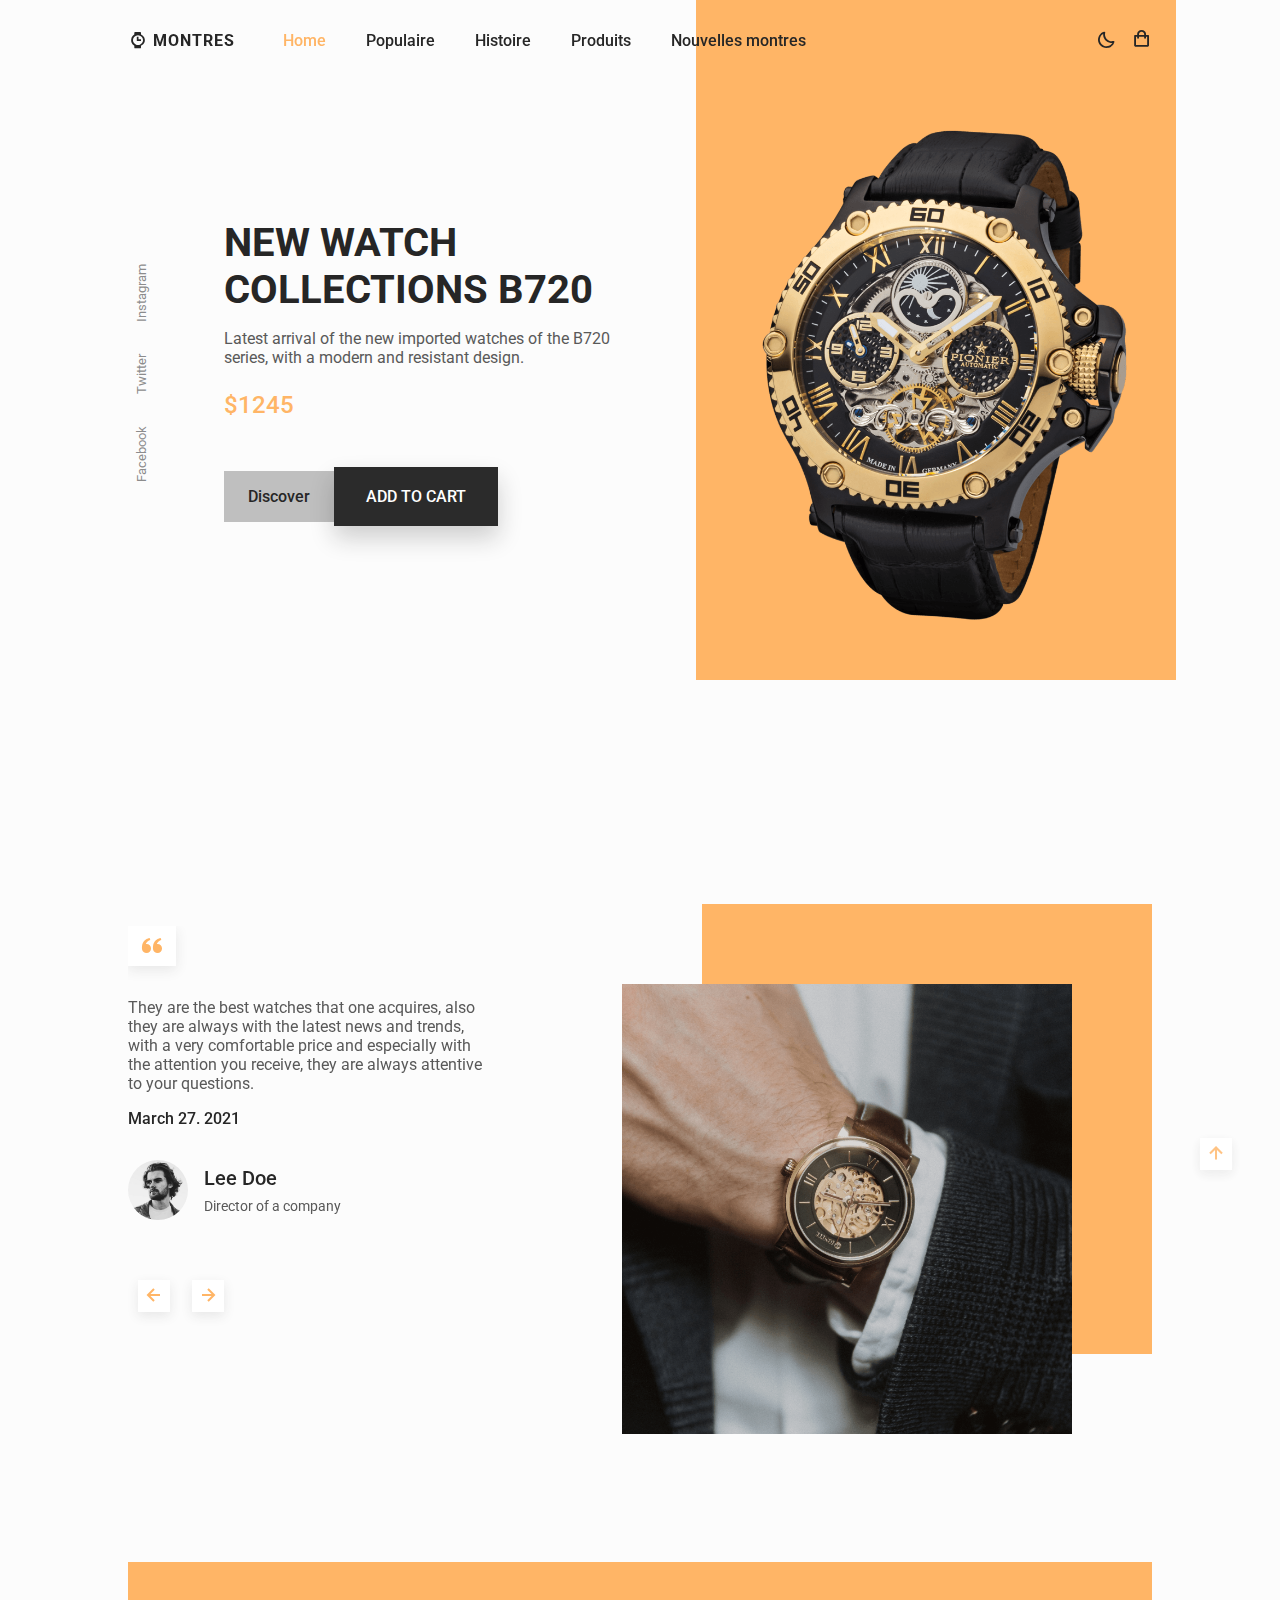
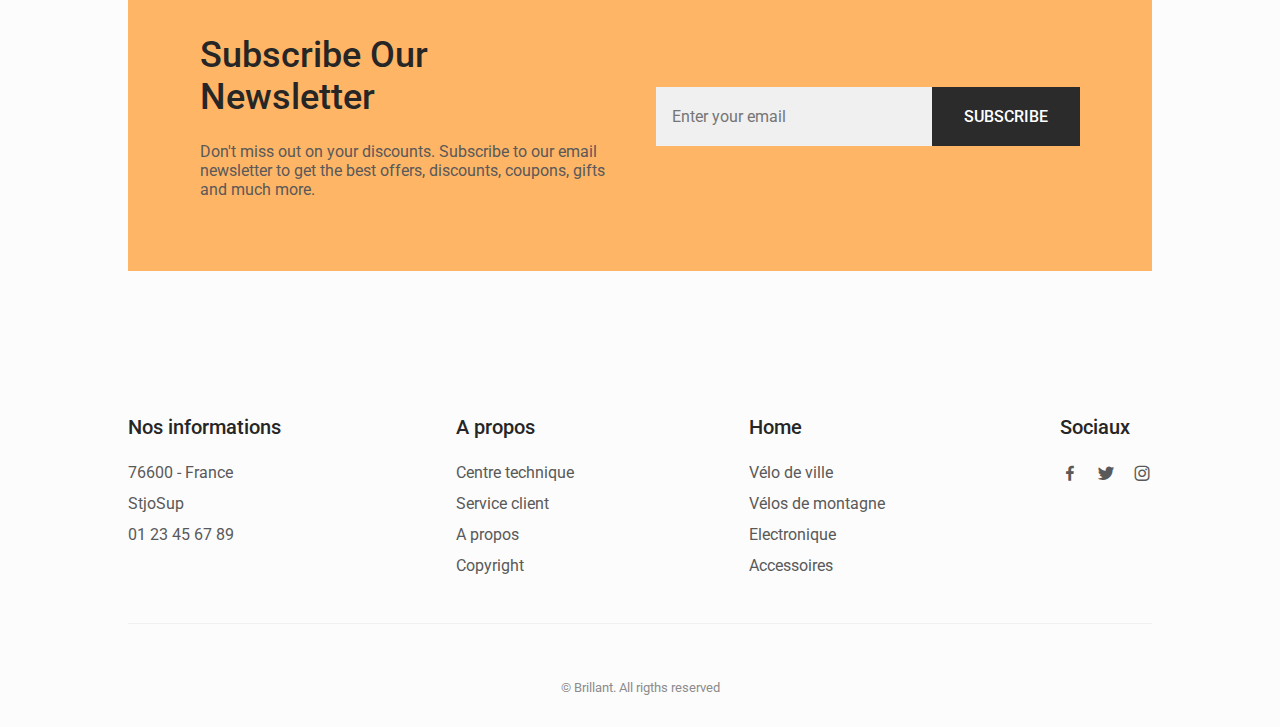
==== commit f1567fcf: "ici ça slay plus que le php et le panier à faire" ====
--- a/index.html
+++ b/index.html
@@ -1,5 +1,5 @@
  <!DOCTYPE html>
-    <html lang="en">
+    <html lang="fr">
     <head>
         <meta charset="UTF-8">
         <meta name="viewport" content="width=device-width, initial-scale=1.0">
@@ -16,29 +16,32 @@
         <!--=============== CSS ===============-->
         <link rel="stylesheet" href="assets/css/styles.css">
 
-        <title>Responsive watches website - Bedimcode</title>
+        <title>Montres Marchandes</title>
     </head>
     <body>
         <!--==================== HEADER ====================-->
         <header class="header" id="header">
             <nav class="nav container">
                 <a href="#" class="nav__logo">
-                    <i class='bx bxs-watch nav__logo-icon'></i> Rolex
+                    <i class='bx bxs-watch nav__logo-icon'></i> Montres
                 </a>
 
                 <div class="nav__menu" id="nav-menu">
                     <ul class="nav__list">
                         <li class="nav__item">
-                            <a href="#home" class="nav__link active-link">Home</a>
-                        </li>
-                        <li class="nav__item">
-                            <a href="#featured" class="nav__link">Featured</a>
-                        </li>
-                        <li class="nav__item">
-                            <a href="#products" class="nav__link">Products</a>
-                        </li>
-                        <li class="nav__item">
-                            <a href="#new" class="nav__link">New</a>
+                            <a href="index.html" class="nav__link active-link">Home</a>
+                        </li>
+                        <li class="nav__item">
+                            <a href="featured.html" class="nav__link">Populaire</a>
+                        </li>
+                        <li class="nav__item">
+                            <a href="story.html" class="nav__link">Histoire</a>
+                        </li>
+                        <li class="nav__item">
+                            <a href="product.html" class="nav__link">Produits</a>
+                        </li>
+                        <li class="nav__item">
+                            <a href="new.html" class="nav__link">Nouvelles montres</a>
                         </li>
                     </ul>
 
@@ -48,7 +51,7 @@
                 </div>
 
                 <div class="nav__btns">
-                    <!-- Theme change button -->
+                    <!-- Bouton de changement de theme -->
                     <i class='bx bx-moon change-theme' id="theme-button"></i>
 
                     <div class="nav__shop" id="cart-shop">
@@ -66,7 +69,7 @@
         <div class="cart" id="cart">
             <i class='bx bx-x cart__close' id="cart-close"></i>
 
-            <h2 class="cart__title-center">My Cart</h2>
+            <h2 class="cart__title-center">Mon panier</h2>
 
             <div class="cart__container">
                 <article class="cart__card">
@@ -196,145 +199,8 @@
                     </div>
                 </div>
             </section>
-
-            <!--==================== FEATURED ====================-->
-            <section class="featured section container" id="featured">
-                <h2 class="section__title">
-                    Featured
-                </h2>
-
-                <div class="featured__container grid">
-                    <article class="featured__card">
-                        <span class="featured__tag">Sale</span>
-
-                        <img src="assets/img/featured1.png" alt="" class="featured__img">
-
-                        <div class="featured__data">
-                            <h3 class="featured__title">Jazzmaster</h3>
-                            <span class="featured__price">$1050</span>
-                        </div>
-
-                        <button class="button featured__button">ADD TO CART</button>
-                    </article>
-
-                    <article class="featured__card">
-                        <span class="featured__tag">Sale</span>
-
-                        <img src="assets/img/featured2.png" alt="" class="featured__img">
-
-                        <div class="featured__data">
-                            <h3 class="featured__title">Ingersoll</h3>
-                            <span class="featured__price">$250</span>
-                        </div>
-
-                        <button class="button featured__button">ADD TO CART</button>
-                    </article>
-
-                    <article class="featured__card">
-                        <span class="featured__tag">Sale</span>
-
-                        <img src="assets/img/featured3.png" alt="" class="featured__img">
-
-                        <div class="featured__data">
-                            <h3 class="featured__title">Rose gold</h3>
-                            <span class="featured__price">$890</span>
-                        </div>
-
-                        <button class="button featured__button">ADD TO CART</button>
-                    </article>
-                </div>
-            </section>
-
-            <!--==================== STORY ====================-->
-            <section class="story section container">
-                <div class="story__container grid">
-                    <div class="story__data">
-                        <h2 class="section__title story__section-title">
-                            Our Story
-                        </h2>
-    
-                        <h1 class="story__title">
-                            Inspirational Watch of <br> this year
-                        </h1>
-    
-                        <p class="story__description">
-                            The latest and modern watches of this year, is available in various 
-                            presentations in this store, discover them now.
-                        </p>
-    
-                        <a href="#" class="button button--small">Discover</a>
-                    </div>
-
-                    <div class="story__images">
-                        <img src="assets/img/story.png" alt="" class="story__img">
-                        <div class="story__square"></div>
-                    </div>
-                </div>
-            </section>
-
             <!--==================== PRODUCTS ====================-->
-            <section class="products section container" id="products">
-                <h2 class="section__title">
-                    Products
-                </h2>
-
-                <div class="products__container grid">
-                    <article class="products__card">
-                        <img src="assets/img/product1.png" alt="" class="products__img">
-
-                        <h3 class="products__title">Spirit rose</h3>
-                        <span class="products__price">$1500</span>
-
-                        <button class="products__button">
-                            <i class='bx bx-shopping-bag'></i>
-                        </button>
-                    </article>
-
-                    <article class="products__card">
-                        <img src="assets/img/product2.png" alt="" class="products__img">
-
-                        <h3 class="products__title">Khaki pilot</h3>
-                        <span class="products__price">$1350</span>
-
-                        <button class="products__button">
-                            <i class='bx bx-shopping-bag'></i>
-                        </button>
-                    </article>
-
-                    <article class="products__card">
-                        <img src="assets/img/product3.png" alt="" class="products__img">
-
-                        <h3 class="products__title">Jubilee black</h3>
-                        <span class="products__price">$870</span>
-
-                        <button class="products__button">
-                            <i class='bx bx-shopping-bag'></i>
-                        </button>
-                    </article>
-
-                    <article class="products__card">
-                        <img src="assets/img/product4.png" alt="" class="products__img">
-
-                        <h3 class="products__title">Fosil me3</h3>
-                        <span class="products__price">$650</span>
-
-                        <button class="products__button">
-                            <i class='bx bx-shopping-bag'></i>
-                        </button>
-                    </article>
-
-                    <article class="products__card">
-                        <img src="assets/img/product5.png" alt="" class="products__img">
-
-                        <h3 class="products__title">Duchen</h3>
-                        <span class="products__price">$950</span>
-
-                        <button class="products__button">
-                            <i class='bx bx-shopping-bag'></i>
-                        </button>
-                    </article>
-                </div>
-            </section>
+
 
             <!--==================== TESTIMONIAL ====================-->
             <section class="testimonial section container">
@@ -420,70 +286,7 @@
                 </div>
             </section>
 
-            <!--==================== NEW ====================-->
-            <section class="new section container" id="new">
-                <h2 class="section__title">
-                    New Arrivals
-                </h2>
-                
-                <div class="new__container">
-                    <div class="swiper new-swiper">
-                        <div class="swiper-wrapper">
-                            <article class="new__card swiper-slide">
-                                <span class="new__tag">New</span>
-        
-                                <img src="assets/img/new1.png" alt="" class="new__img">
-        
-                                <div class="new__data">
-                                    <h3 class="new__title">Longines rose</h3>
-                                    <span class="new__price">$980</span>
-                                </div>
-        
-                                <button class="button new__button">ADD TO CART</button>
-                            </article>
-
-                            <article class="new__card swiper-slide">
-                                <span class="new__tag">New</span>
-        
-                                <img src="assets/img/new2.png" alt="" class="new__img">
-        
-                                <div class="new__data">
-                                    <h3 class="new__title">Jazzmaster</h3>
-                                    <span class="new__price">$1150</span>
-                                </div>
-        
-                                <button class="button new__button">ADD TO CART</button>
-                            </article>
-
-                            <article class="new__card swiper-slide">
-                                <span class="new__tag">New</span>
-        
-                                <img src="assets/img/new3.png" alt="" class="new__img">
-        
-                                <div class="new__data">
-                                    <h3 class="new__title">Dreyfuss gold</h3>
-                                    <span class="new__price">$750</span>
-                                </div>
-        
-                                <button class="button new__button">ADD TO CART</button>
-                            </article>
-
-                            <article class="new__card swiper-slide">
-                                <span class="new__tag">New</span>
-        
-                                <img src="assets/img/new4.png" alt="" class="new__img">
-        
-                                <div class="new__data">
-                                    <h3 class="new__title">Portuguese rose</h3>
-                                    <span class="new__price">$1590</span>
-                                </div>
-        
-                                <button class="button new__button">ADD TO CART</button>
-                            </article>                       
-                        </div>
-                    </div>
-                </div>
-            </section>
+
 
             <!--==================== NEWSLETTER ====================-->
             <section class="newsletter section container">
@@ -511,54 +314,54 @@
         <footer class="footer section">
             <div class="footer__container container grid">
                 <div class="footer__content">
-                    <h3 class="footer__title">Our information</h3>
+                    <h3 class="footer__title">Nos informations</h3>
 
                     <ul class="footer__list">
-                        <li>1234 - Peru</li>
-                        <li>La Libertad 43210</li>
-                        <li>123-456-789</li>
+                        <li>76600 - France</li>
+                        <li>StjoSup</li>
+                        <li>01 23 45 67 89</li>
                     </ul>
                 </div>
                 <div class="footer__content">
-                    <h3 class="footer__title">About Us</h3>
+                    <h3 class="footer__title">A propos</h3>
 
                     <ul class="footer__links">
                         <li>
-                            <a href="#" class="footer__link">Support Center</a>
-                        </li>
-                        <li>
-                            <a href="#" class="footer__link">Customer Support</a>
-                        </li>
-                        <li>
-                            <a href="#" class="footer__link">About Us</a>
-                        </li>
-                        <li>
-                            <a href="#" class="footer__link">Copy Right</a>
+                            <a href="#" class="footer__link">Centre technique</a>
+                        </li>
+                        <li>
+                            <a href="#" class="footer__link">Service client</a>
+                        </li>
+                        <li>
+                            <a href="#" class="footer__link">A propos</a>
+                        </li>
+                        <li>
+                            <a href="#" class="footer__link">Copyright</a>
                         </li>
                     </ul>
                 </div>
 
                 <div class="footer__content">
-                    <h3 class="footer__title">Product</h3>
+                    <h3 class="footer__title">Home</h3>
 
                     <ul class="footer__links">
                         <li>
-                            <a href="#" class="footer__link">Road bikes</a>
-                        </li>
-                        <li>
-                            <a href="#" class="footer__link">Mountain bikes</a>
-                        </li>
-                        <li>
-                            <a href="#" class="footer__link">Electric</a>
-                        </li>
-                        <li>
-                            <a href="#" class="footer__link">Accesories</a>
+                            <a href="#" class="footer__link">Vélo de ville</a>
+                        </li>
+                        <li>
+                            <a href="#" class="footer__link">Vélos de montagne</a>
+                        </li>
+                        <li>
+                            <a href="#" class="footer__link">Electronique</a>
+                        </li>
+                        <li>
+                            <a href="#" class="footer__link">Accessoires</a>
                         </li>
                     </ul>
                 </div>
 
                 <div class="footer__content">
-                    <h3 class="footer__title">Social</h3>
+                    <h3 class="footer__title">Sociaux</h3>
 
                     <ul class="footer__social">
                         <a href="https://www.facebook.com/" target="_blank" class="footer__social-link">
@@ -576,7 +379,7 @@
                 </div>
             </div>
 
-            <span class="footer__copy">&#169; Bedimcode. All rigths reserved</span>
+            <span class="footer__copy">&#169; Brillant. All rigths reserved</span>
         </footer>
 
         <!--=============== SCROLL UP ===============-->
